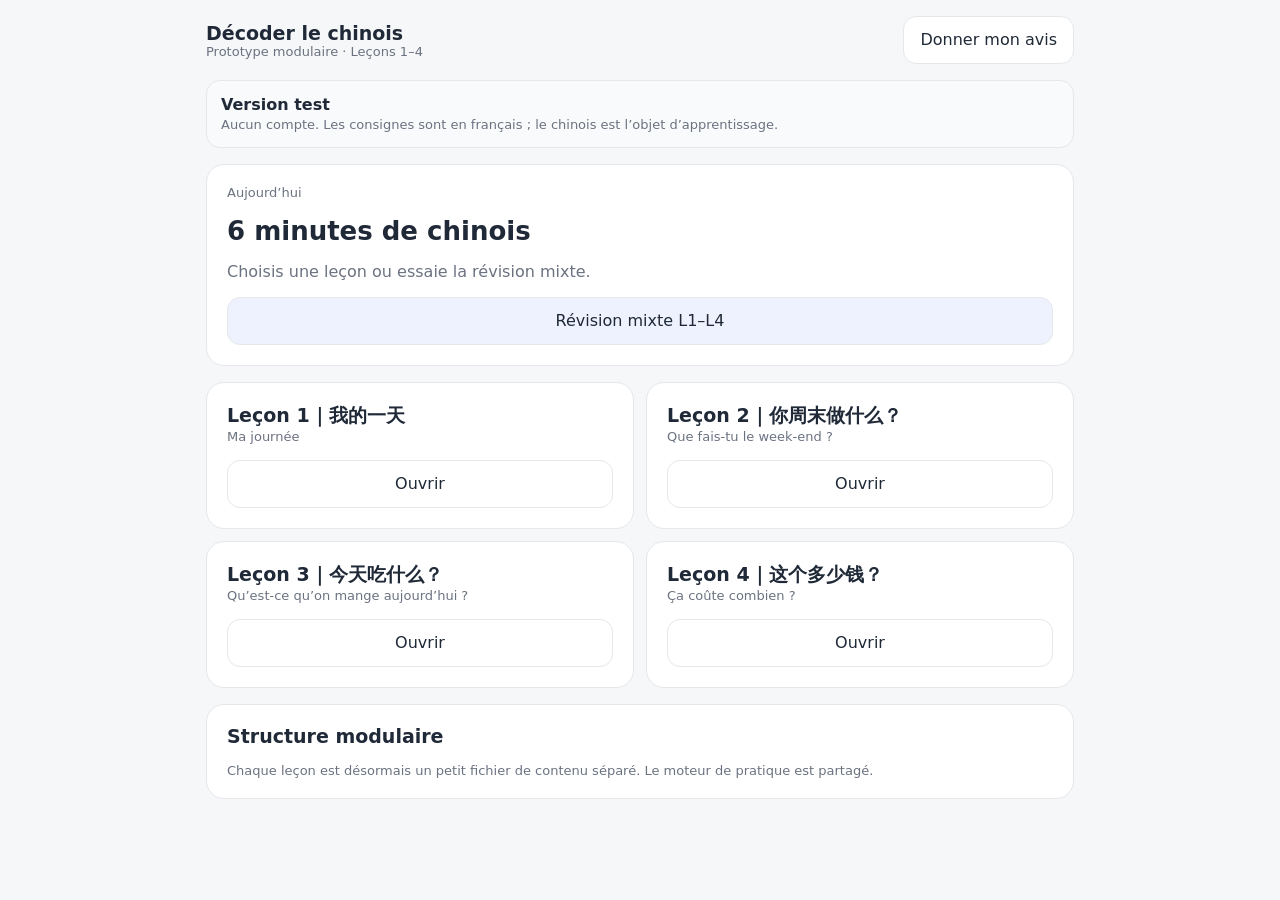
==== index.html @ 64797052 "Update home for Leçons 1–4" ====
<!doctype html><html lang="fr"><head><meta charset="utf-8"><meta name="viewport" content="width=device-width,initial-scale=1"><title>Décoder le chinois · Prototype modulaire</title><meta name="theme-color" content="#111827"><link rel="stylesheet" href="css/style.css"><link rel="manifest" href="manifest.webmanifest"><link rel="icon" href="icon.svg" type="image/svg+xml"></head><body><div class="wrap stack"><div class="between"><div><div class="h2">Décoder le chinois</div><div class="small">Prototype modulaire · Leçons 1–4</div></div><a class="btn" href="feedback.html">Donner mon avis</a></div><div class="notice"><b>Version test</b><br><span class="small">Aucun compte. Les consignes sont en français ; le chinois est l’objet d’apprentissage.</span></div><div class="card hero stack"><div class="small">Aujourd’hui</div><div class="title">6 minutes de chinois</div><div class="muted">Choisis une leçon ou essaie la révision mixte.</div><a class="btn soft" href="mixed.html">Révision mixte L1–L4</a></div><div id="lessonCards" class="grid2"></div><div class="card stack"><div class="h2">Structure modulaire</div><div class="small">Chaque leçon est désormais un petit fichier de contenu séparé. Le moteur de pratique est partagé.</div></div></div><script src="lessons/catalog.js"></script><script src="js/common.js"></script><script src="js/home.js"></script></body></html>
---- css/style.css ----
:root{--bg:#f6f7f8;--card:#fff;--text:#1f2937;--muted:#6b7280;--border:#e5e7eb;--accent:#111827;--soft:#eef2ff;--success:#ecfdf5}
*{box-sizing:border-box}body{margin:0;background:var(--bg);color:var(--text);font-family:system-ui,-apple-system,"Segoe UI","PingFang SC","Noto Sans CJK SC",sans-serif}
.wrap{max-width:900px;margin:auto;padding:16px}.stack{display:grid;gap:14px}.row,.between{display:flex;gap:10px;align-items:center;flex-wrap:wrap}.between{justify-content:space-between}
.card{background:#fff;border:1px solid var(--border);border-radius:16px;padding:18px}.hero{padding:22px}.notice{background:#f9fafb;border:1px solid var(--border);border-radius:12px;padding:12px}.success{background:var(--success);border:1px solid #bbf7d0;border-radius:12px;padding:12px}
.title{font-size:26px;font-weight:800}.h2{font-size:19px;font-weight:720}.small{font-size:13px;color:var(--muted)}.muted{color:var(--muted)}.bigcn{font-size:34px;font-weight:780}
.btn{border:1px solid var(--border);background:white;border-radius:12px;padding:11px 14px;min-height:44px;font:inherit;cursor:pointer;text-decoration:none;color:var(--text);display:inline-flex;align-items:center;justify-content:center}.btn.primary{background:var(--accent);color:white}.btn.soft{background:var(--soft)}.btn.link{border:none;background:transparent;padding:2px 0;min-height:0;text-decoration:underline;text-underline-offset:3px}
.grid2{display:grid;grid-template-columns:repeat(2,1fr);gap:12px}.grid3{display:grid;grid-template-columns:repeat(3,1fr);gap:10px}.hidden{display:none!important}.progress{height:8px;background:#e5e7eb;border-radius:99px;overflow:hidden}.progress>div{height:100%;background:var(--accent)}.chip,.choice{border:1px solid var(--border);background:#fff;border-radius:12px;padding:12px;cursor:pointer}.pill{display:inline-block;border-radius:999px;background:#f3f4f6;padding:4px 8px;font-size:12px}.center{text-align:center}.kpi{font-size:28px;font-weight:800}
audio{width:100%}textarea,select{width:100%;border:1px solid var(--border);border-radius:12px;padding:12px;font:inherit}
@media(max-width:680px){.grid2,.grid3{grid-template-columns:1fr}.title{font-size:23px}.wrap{padding:12px}}

.feedback{min-height:22px;font-size:14px}
.right{text-align:right}
@media(max-width:680px){.right{text-align:left}}
textarea{min-height:95px}

/* v4.2 — mobile-first typography & spacing */
:root{
  --radius-card:18px;
  --radius-control:13px;
  --space-1:6px;
  --space-2:10px;
  --space-3:14px;
  --space-4:18px;
  --space-5:24px;
}

/* More consistent vertical rhythm */
.stack{gap:16px}
.card{border-radius:var(--radius-card);padding:20px}
.notice,.success{border-radius:14px;padding:14px}
.btn,.chip,.choice{border-radius:var(--radius-control)}
.btn{min-height:48px;padding:12px 16px;font-size:16px;line-height:1.25}
.btn.link{min-height:40px;padding:8px 0}

/* Task hierarchy */
.task-kicker{font-size:14px;line-height:1.4;color:var(--muted);font-weight:600;letter-spacing:.01em}
.task-title{font-size:24px;line-height:1.25;font-weight:760;margin-top:3px}
.task-help{font-size:15px;line-height:1.5;color:var(--muted);margin-top:5px}

/* Choice buttons */
.choice{
  width:100%;
  min-height:58px;
  padding:13px 16px;
  font-size:17px;
  line-height:1.35;
}
.choice.choice-hanzi{
  min-height:60px;
  font-size:28px;
  line-height:1.15;
  font-weight:680;
  letter-spacing:.015em;
}
.choice.choice-meaning{
  min-height:54px;
  font-size:17px;
  line-height:1.38;
}

/* Result / pronunciation card */
.answer-reveal{
  display:grid;
  gap:0;
  padding:18px;
}
.answer-reveal .answer-hanzi{
  font-size:36px;
  line-height:1.15;
  font-weight:760;
}
.answer-reveal .answer-meaning{
  margin-top:6px;
  font-size:17px;
  line-height:1.45;
  color:var(--text);
}
.pronunciation-check{
  display:grid;
  gap:12px;
}
.pronunciation-check .instruction{
  font-size:15px;
  line-height:1.5;
  color:var(--muted);
}
.verify-btn{
  justify-self:start;
  min-width:148px;
}
.pinyin-section{
  display:grid;
  gap:8px;
  padding-top:4px;
  margin-top:2px;
  border-top:1px solid var(--border);
}
.pinyin-toggle{
  justify-self:start;
  margin-top:4px;
}
.pinyin-text{
  font-size:22px;
  line-height:1.4;
  font-weight:560;
  letter-spacing:.01em;
  color:var(--text);
  padding-bottom:2px;
  word-break:break-word;
}
.audio-note{font-size:13px;line-height:1.45;color:var(--muted)}

/* Chunk exercises remain readable without feeling oversized */
.chip{font-size:17px;line-height:1.35;padding:12px 14px;min-height:48px}
.pill{font-size:16px;line-height:1.3;padding:7px 10px}
.feedback{min-height:20px;font-size:15px;line-height:1.4}

@media(max-width:680px){
  body{font-size:16px;line-height:1.5}
  .wrap{padding:14px 14px calc(28px + env(safe-area-inset-bottom));max-width:520px}
  .stack{gap:15px}
  .card{padding:18px}
  .hero{padding:20px}
  .title{font-size:25px;line-height:1.18}
  .h2{font-size:20px;line-height:1.32}
  .small{font-size:14px;line-height:1.5}
  .task-title{font-size:23px;line-height:1.25}
  .task-help{font-size:15px;line-height:1.48}
  .bigcn{font-size:34px;line-height:1.2}
  .grid2,.grid3{grid-template-columns:1fr;gap:11px}
  .choice.choice-hanzi{font-size:27px;min-height:58px;padding:13px 16px}
  .choice.choice-meaning{font-size:17px;min-height:54px}
  .answer-reveal{padding:17px}
  .answer-reveal .answer-hanzi{font-size:34px}
  .answer-reveal .answer-meaning{font-size:16px}
  .pinyin-text{font-size:21px;line-height:1.42}
  .pronunciation-check{gap:13px}
  .verify-btn{width:100%;justify-self:stretch}
  .pinyin-section{padding-top:10px;margin-top:2px}
  .pinyin-toggle{min-height:42px;padding:8px 0}
  .row.controls-stack{display:grid;grid-template-columns:1fr;gap:12px}
}

@media(max-width:380px){
  .wrap{padding-left:12px;padding-right:12px}
  .card{padding:16px}
  .task-title{font-size:22px}
  .choice.choice-hanzi{font-size:26px}
}


/* v4.3 — oral recording & sharing */
.recording-main{width:100%}
.recording-help{line-height:1.5}
.recording-live{display:flex;align-items:center;gap:12px;padding:14px 0}
.recording-dot{width:12px;height:12px;border-radius:50%;background:#dc2626;box-shadow:0 0 0 5px rgba(220,38,38,.12)}
.recording-stop{width:100%}
.recording-review{gap:16px}
.recording-title{font-size:21px}
.recording-review audio{display:block;width:100%;min-height:48px}
.recording-actions{display:grid;grid-template-columns:1fr 1.35fr;gap:12px}
.recording-actions .btn{min-height:50px}
.recording-download{justify-self:start;padding-left:0;padding-right:0}
@media(max-width:520px){
 .recording-actions{grid-template-columns:1fr;gap:10px}
 .recording-actions .btn{width:100%}
 .recording-title{font-size:22px}
}
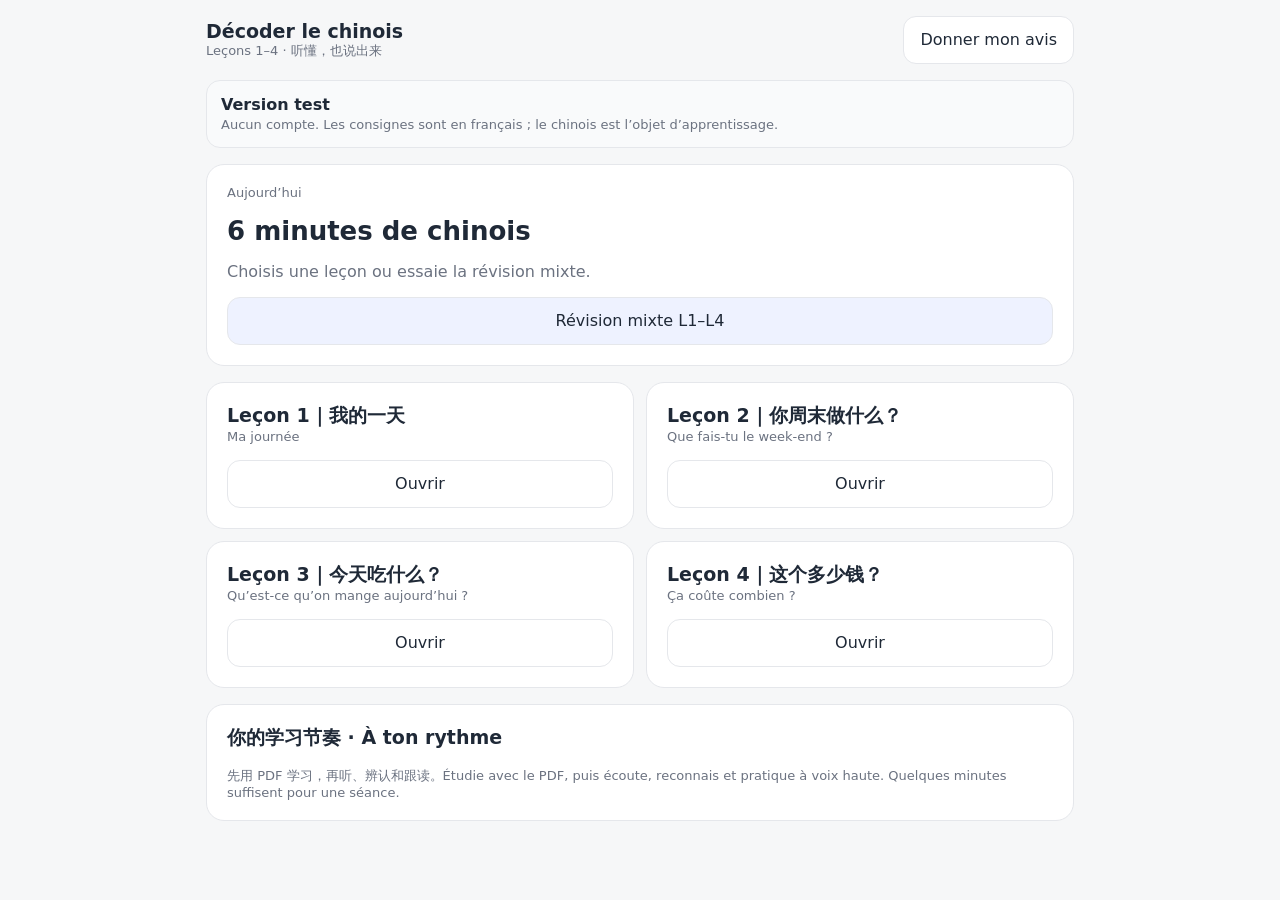
==== commit 39328ef6: "Add focused oral practice, factual feedback and resume entry" ====
--- a/index.html
+++ b/index.html
@@ -1 +1 @@
-<!doctype html><html lang="fr"><head><meta charset="utf-8"><meta name="viewport" content="width=device-width,initial-scale=1"><title>Décoder le chinois · Prototype modulaire</title><meta name="theme-color" content="#111827"><link rel="stylesheet" href="css/style.css"><link rel="manifest" href="manifest.webmanifest"><link rel="icon" href="icon.svg" type="image/svg+xml"></head><body><div class="wrap stack"><div class="between"><div><div class="h2">Décoder le chinois</div><div class="small">Prototype modulaire · Leçons 1–4</div></div><a class="btn" href="feedback.html">Donner mon avis</a></div><div class="notice"><b>Version test</b><br><span class="small">Aucun compte. Les consignes sont en français ; le chinois est l’objet d’apprentissage.</span></div><div class="card hero stack"><div class="small">Aujourd’hui</div><div class="title">6 minutes de chinois</div><div class="muted">Choisis une leçon ou essaie la révision mixte.</div><a class="btn soft" href="mixed.html">Révision mixte L1–L4</a></div><div id="lessonCards" class="grid2"></div><div class="card stack"><div class="h2">Structure modulaire</div><div class="small">Chaque leçon est désormais un petit fichier de contenu séparé. Le moteur de pratique est partagé.</div></div></div><script src="lessons/catalog.js"></script><script src="js/common.js"></script><script src="js/home.js"></script></body></html>+<!doctype html><html lang="fr"><head><meta charset="utf-8"><meta name="viewport" content="width=device-width,initial-scale=1"><title>Décoder le chinois · Prototype modulaire</title><meta name="theme-color" content="#111827"><link rel="stylesheet" href="css/style.css?v=focus2"><link rel="manifest" href="manifest.webmanifest"><link rel="icon" href="icon.svg" type="image/svg+xml"></head><body><div class="wrap stack"><div class="between"><div><div class="h2">Décoder le chinois</div><div class="small">Leçons 1–4 · 听懂，也说出来</div></div><a class="btn" href="feedback.html">Donner mon avis</a></div><div class="notice"><b>Version test</b><br><span class="small">Aucun compte. Les consignes sont en français ; le chinois est l’objet d’apprentissage.</span></div><div class="card hero stack"><div class="small">Aujourd’hui</div><div class="title">6 minutes de chinois</div><div class="muted">Choisis une leçon ou essaie la révision mixte.</div><a class="btn soft" href="mixed.html">Révision mixte L1–L4</a></div><div id="continuePractice" class="hidden card stack"></div><div id="lessonCards" class="grid2"></div><div class="card stack"><div class="h2">你的学习节奏 · À ton rythme</div><div class="small">先用 PDF 学习，再听、辨认和跟读。Étudie avec le PDF, puis écoute, reconnais et pratique à voix haute. Quelques minutes suffisent pour une séance.</div></div></div><script src="lessons/catalog.js?v=20261002-supplement1"></script><script src="js/common.js"></script><script src="js/home.js?v=focus2"></script></body></html>
--- a/css/style.css
+++ b/css/style.css
@@ -1,5 +1,7 @@
 
 :root{--bg:#f6f7f8;--card:#fff;--text:#1f2937;--muted:#6b7280;--border:#e5e7eb;--accent:#111827;--soft:#eef2ff;--success:#ecfdf5}
+button:disabled{opacity:.5;cursor:default}button:focus-visible,a:focus-visible,summary:focus-visible{outline:3px solid #6366f1;outline-offset:3px}
+.focus-card{max-width:640px;margin:auto}.focus-text{text-align:center;line-height:1.5;padding:22px 0;overflow-wrap:anywhere}.focus-hint{color:var(--muted);font-size:15px}.focus-hint summary{cursor:pointer;min-height:44px;padding:10px 0}.focus-navigation{display:grid;grid-template-columns:1fr 1.4fr}.focus-item .row{display:grid;grid-template-columns:1fr 1fr}.focus-item .student-status{min-height:42px}
 *{box-sizing:border-box}body{margin:0;background:var(--bg);color:var(--text);font-family:system-ui,-apple-system,"Segoe UI","PingFang SC","Noto Sans CJK SC",sans-serif}
 .wrap{max-width:900px;margin:auto;padding:16px}.stack{display:grid;gap:14px}.row,.between{display:flex;gap:10px;align-items:center;flex-wrap:wrap}.between{justify-content:space-between}
 .card{background:#fff;border:1px solid var(--border);border-radius:16px;padding:18px}.hero{padding:22px}.notice{background:#f9fafb;border:1px solid var(--border);border-radius:12px;padding:12px}.success{background:var(--success);border:1px solid #bbf7d0;border-radius:12px;padding:12px}
@@ -167,3 +169,9 @@
  .recording-actions .btn{width:100%}
  .recording-title{font-size:22px}
 }
+/* Focus practice: keep navigation and long bilingual labels within mobile width. */
+.focus-navigation{display:grid;grid-template-columns:1fr 1.4fr}
+.focus-navigation .btn{width:100%;min-width:0;overflow-wrap:anywhere}
+.focus-item .row{display:grid;grid-template-columns:1fr 1fr}
+.between .right{flex:1;min-width:0;overflow-wrap:anywhere}
+.focus-card{width:100%;min-width:0}
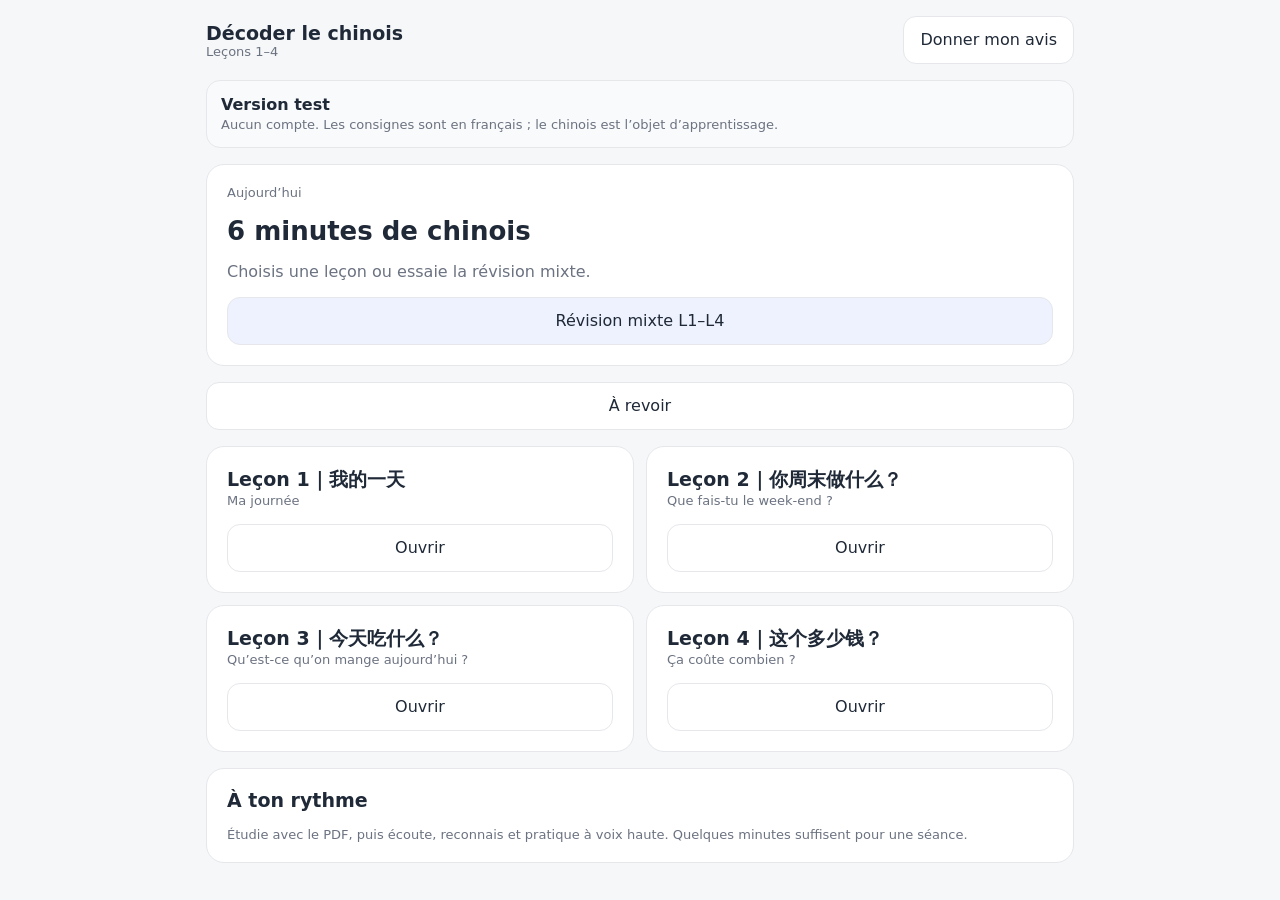
==== commit 409dc4d6: "Improve mobile pinyin layout, French interface and saved error review" ====
--- a/index.html
+++ b/index.html
@@ -1 +1 @@
-<!doctype html><html lang="fr"><head><meta charset="utf-8"><meta name="viewport" content="width=device-width,initial-scale=1"><title>Décoder le chinois · Prototype modulaire</title><meta name="theme-color" content="#111827"><link rel="stylesheet" href="css/style.css?v=focus2"><link rel="manifest" href="manifest.webmanifest"><link rel="icon" href="icon.svg" type="image/svg+xml"></head><body><div class="wrap stack"><div class="between"><div><div class="h2">Décoder le chinois</div><div class="small">Leçons 1–4 · 听懂，也说出来</div></div><a class="btn" href="feedback.html">Donner mon avis</a></div><div class="notice"><b>Version test</b><br><span class="small">Aucun compte. Les consignes sont en français ; le chinois est l’objet d’apprentissage.</span></div><div class="card hero stack"><div class="small">Aujourd’hui</div><div class="title">6 minutes de chinois</div><div class="muted">Choisis une leçon ou essaie la révision mixte.</div><a class="btn soft" href="mixed.html">Révision mixte L1–L4</a></div><div id="continuePractice" class="hidden card stack"></div><div id="lessonCards" class="grid2"></div><div class="card stack"><div class="h2">你的学习节奏 · À ton rythme</div><div class="small">先用 PDF 学习，再听、辨认和跟读。Étudie avec le PDF, puis écoute, reconnais et pratique à voix haute. Quelques minutes suffisent pour une séance.</div></div></div><script src="lessons/catalog.js?v=20261002-supplement1"></script><script src="js/common.js"></script><script src="js/home.js?v=focus2"></script></body></html>+<!doctype html><html lang="fr"><head><meta charset="utf-8"><meta name="viewport" content="width=device-width,initial-scale=1"><title>Décoder le chinois · Prototype modulaire</title><meta name="theme-color" content="#111827"><link rel="stylesheet" href="css/style.css?v=ui-fr1"><link rel="manifest" href="manifest.webmanifest"><link rel="icon" href="icon.svg" type="image/svg+xml"></head><body><div class="wrap stack"><div class="between"><div><div class="h2">Décoder le chinois</div><div class="small">Leçons 1–4</div></div><a class="btn" href="feedback.html">Donner mon avis</a></div><div class="notice"><b>Version test</b><br><span class="small">Aucun compte. Les consignes sont en français ; le chinois est l’objet d’apprentissage.</span></div><div class="card hero stack"><div class="small">Aujourd’hui</div><div class="title">6 minutes de chinois</div><div class="muted">Choisis une leçon ou essaie la révision mixte.</div><a class="btn soft" href="mixed.html">Révision mixte L1–L4</a></div><div id="continuePractice" class="hidden card stack"></div><a class="btn" href="review.html">À revoir</a><div id="lessonCards" class="grid2"></div><div class="card stack"><div class="h2">À ton rythme</div><div class="small">Étudie avec le PDF, puis écoute, reconnais et pratique à voix haute. Quelques minutes suffisent pour une séance.</div></div></div><script src="lessons/catalog.js?v=20261002-supplement1"></script><script src="js/common.js"></script><script src="js/home.js?v=ui-fr1"></script></body></html>
--- a/css/style.css
+++ b/css/style.css
@@ -175,3 +175,27 @@
 .focus-item .row{display:grid;grid-template-columns:1fr 1fr}
 .between .right{flex:1;min-width:0;overflow-wrap:anywhere}
 .focus-card{width:100%;min-width:0}
+/* Keep pronunciation review compact without reducing touch targets or text size. */
+.answer-feedback{display:flex;gap:8px;align-items:center;justify-content:space-between;flex-wrap:wrap}
+.task-answered .answer-options{display:none}
+.task-answered.show-answer-options .answer-options{display:grid}
+.choices-toggle{font-size:14px}
+.focus-privacy summary{cursor:pointer;min-height:44px;display:flex;align-items:center}
+@media(max-width:680px){
+ .task-answered{gap:10px;padding:14px}
+ .task-answered .task-help{display:none}
+ .task-answered .answer-reveal{padding:14px}
+ .task-answered .answer-feedback{min-height:44px}
+ .focus-card{padding:14px;gap:10px}
+ .focus-card .stack{gap:10px}
+ .focus-text{padding:6px 0;line-height:1.3}
+ .focus-card .student-status:empty{display:none}
+ .focus-card>.between{flex-wrap:nowrap;align-items:flex-start}
+ .focus-card>.between>div{flex:1;min-width:0}
+ .focus-card #focusExit{flex-shrink:0}
+ .focus-hint summary{padding:6px 0}
+ .task-answered .task-kicker{display:none}
+ .task-answered .pronunciation-check{gap:8px}
+ .task-answered .pronunciation-check .instruction{display:none}
+ .task-answered .pinyin-section{padding-top:6px;margin-top:0;gap:6px}
+}
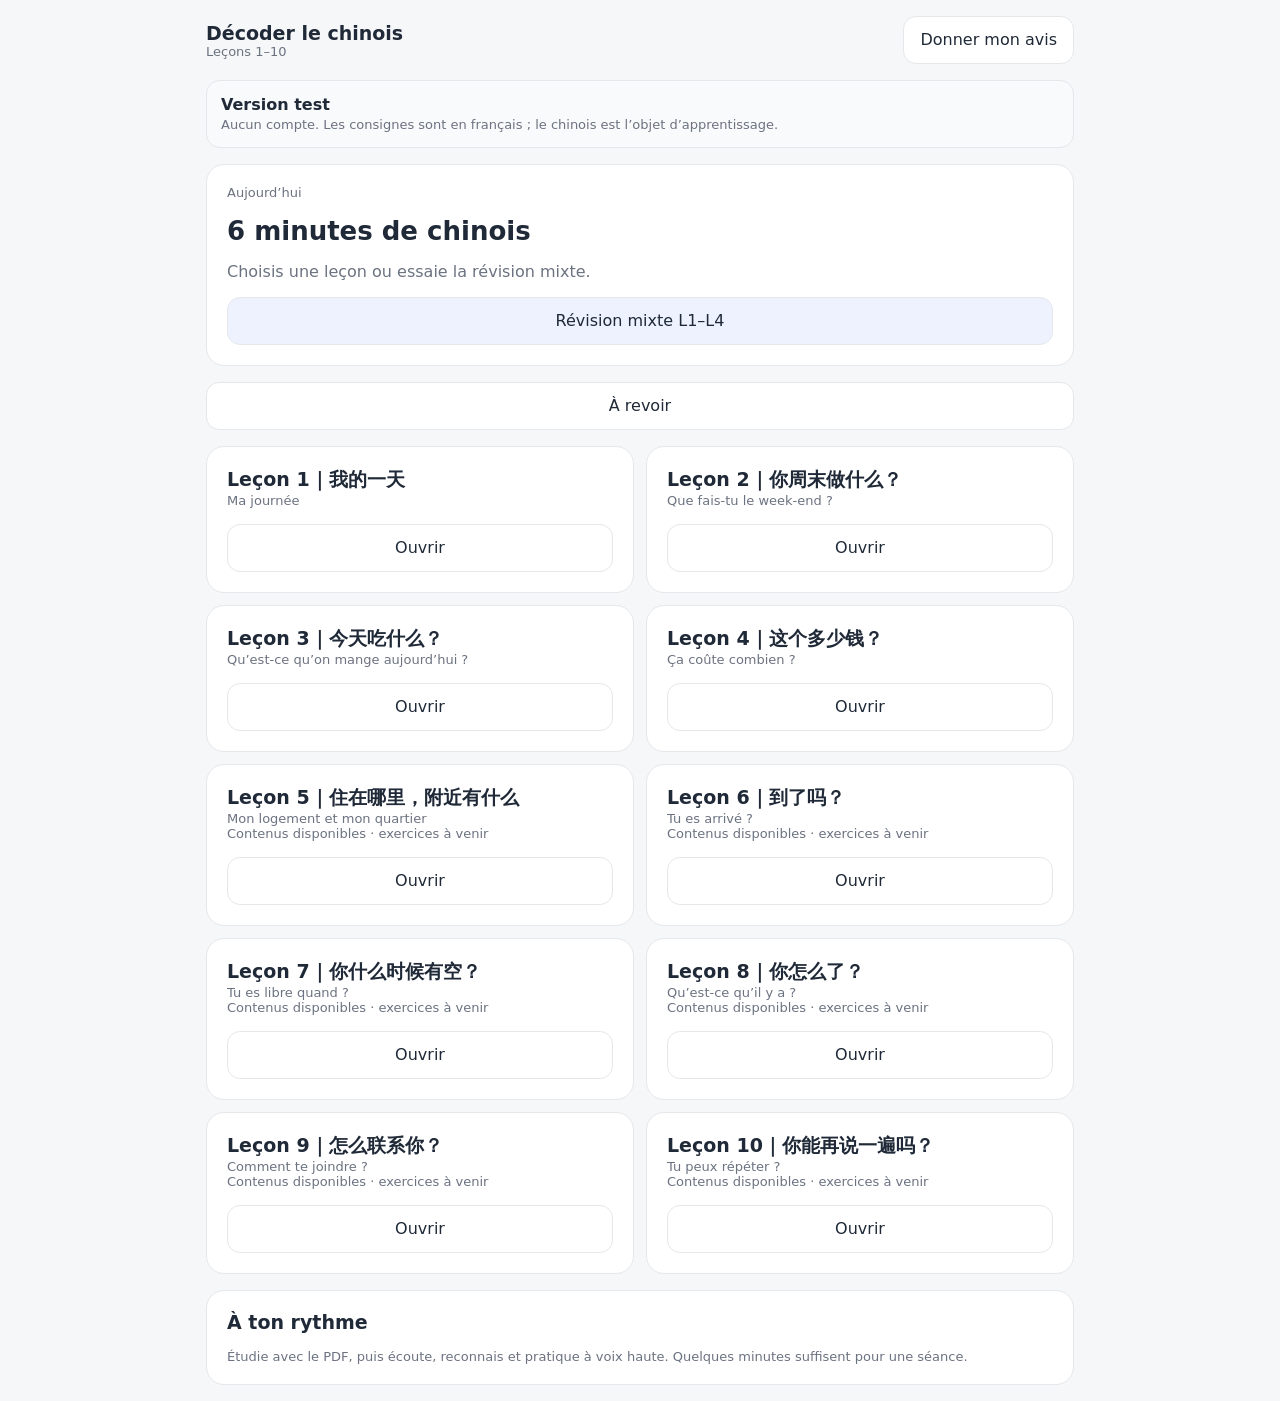
==== commit 5c85dacb: "Open lessons 5–10 content while teacher recordings are pending" ====
--- a/index.html
+++ b/index.html
@@ -1 +1 @@
-<!doctype html><html lang="fr"><head><meta charset="utf-8"><meta name="viewport" content="width=device-width,initial-scale=1"><title>Décoder le chinois · Prototype modulaire</title><meta name="theme-color" content="#111827"><link rel="stylesheet" href="css/style.css?v=ui-fr1"><link rel="manifest" href="manifest.webmanifest"><link rel="icon" href="icon.svg" type="image/svg+xml"></head><body><div class="wrap stack"><div class="between"><div><div class="h2">Décoder le chinois</div><div class="small">Leçons 1–4</div></div><a class="btn" href="feedback.html">Donner mon avis</a></div><div class="notice"><b>Version test</b><br><span class="small">Aucun compte. Les consignes sont en français ; le chinois est l’objet d’apprentissage.</span></div><div class="card hero stack"><div class="small">Aujourd’hui</div><div class="title">6 minutes de chinois</div><div class="muted">Choisis une leçon ou essaie la révision mixte.</div><a class="btn soft" href="mixed.html">Révision mixte L1–L4</a></div><div id="continuePractice" class="hidden card stack"></div><a class="btn" href="review.html">À revoir</a><div id="lessonCards" class="grid2"></div><div class="card stack"><div class="h2">À ton rythme</div><div class="small">Étudie avec le PDF, puis écoute, reconnais et pratique à voix haute. Quelques minutes suffisent pour une séance.</div></div></div><script src="lessons/catalog.js?v=20261002-supplement1"></script><script src="js/common.js"></script><script src="js/home.js?v=ui-fr1"></script></body></html>+<!doctype html><html lang="fr"><head><meta charset="utf-8"><meta name="viewport" content="width=device-width,initial-scale=1"><title>Décoder le chinois · Prototype modulaire</title><meta name="theme-color" content="#111827"><link rel="stylesheet" href="css/style.css?v=ui-fr1"><link rel="manifest" href="manifest.webmanifest"><link rel="icon" href="icon.svg" type="image/svg+xml"></head><body><div class="wrap stack"><div class="between"><div><div class="h2">Décoder le chinois</div><div class="small">Leçons 1–10</div></div><a class="btn" href="feedback.html">Donner mon avis</a></div><div class="notice"><b>Version test</b><br><span class="small">Aucun compte. Les consignes sont en français ; le chinois est l’objet d’apprentissage.</span></div><div class="card hero stack"><div class="small">Aujourd’hui</div><div class="title">6 minutes de chinois</div><div class="muted">Choisis une leçon ou essaie la révision mixte.</div><a class="btn soft" href="mixed.html">Révision mixte L1–L4</a></div><div id="continuePractice" class="hidden card stack"></div><a class="btn" href="review.html">À revoir</a><div id="lessonCards" class="grid2"></div><div class="card stack"><div class="h2">À ton rythme</div><div class="small">Étudie avec le PDF, puis écoute, reconnais et pratique à voix haute. Quelques minutes suffisent pour une séance.</div></div></div><script src="lessons/catalog.js?v=staged-20261016"></script><script src="js/common.js?v=staged-20261016"></script><script src="js/home.js?v=staged-20261016"></script></body></html>
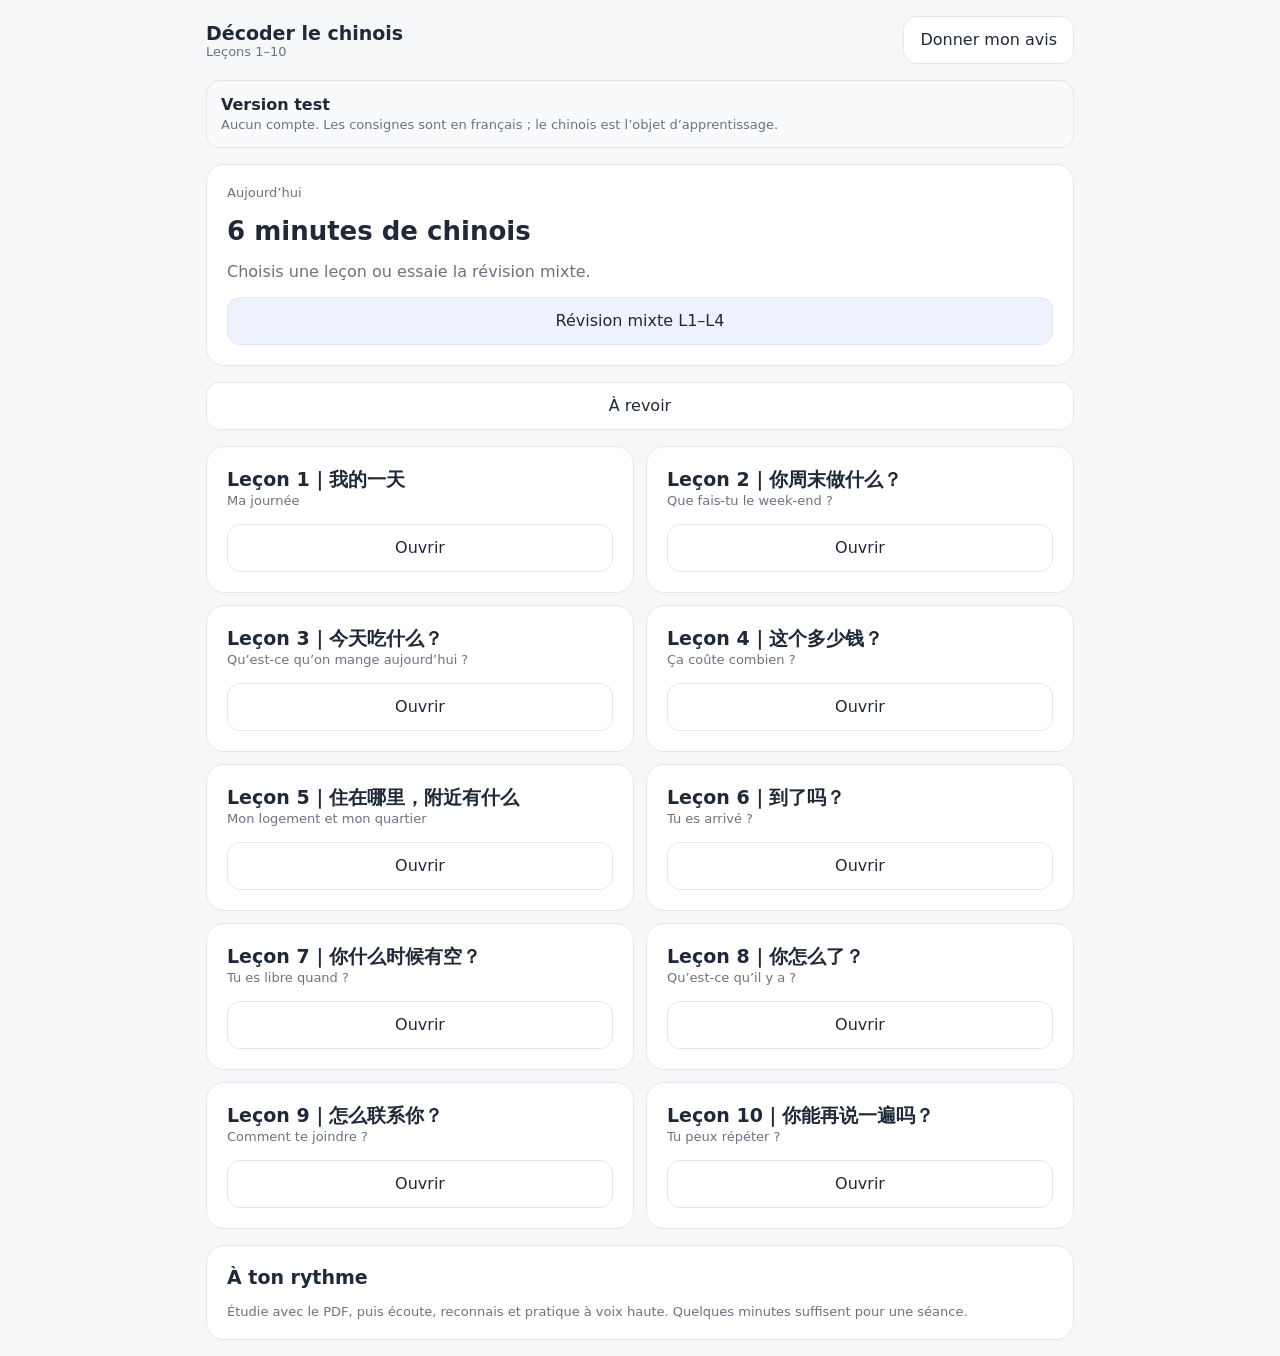
==== commit 9015255b: "Enable approved lesson 5–10 exercises and review history" ====
--- a/index.html
+++ b/index.html
@@ -1 +1 @@
-<!doctype html><html lang="fr"><head><meta charset="utf-8"><meta name="viewport" content="width=device-width,initial-scale=1"><title>Décoder le chinois · Prototype modulaire</title><meta name="theme-color" content="#111827"><link rel="stylesheet" href="css/style.css?v=ui-fr1"><link rel="manifest" href="manifest.webmanifest"><link rel="icon" href="icon.svg" type="image/svg+xml"></head><body><div class="wrap stack"><div class="between"><div><div class="h2">Décoder le chinois</div><div class="small">Leçons 1–10</div></div><a class="btn" href="feedback.html">Donner mon avis</a></div><div class="notice"><b>Version test</b><br><span class="small">Aucun compte. Les consignes sont en français ; le chinois est l’objet d’apprentissage.</span></div><div class="card hero stack"><div class="small">Aujourd’hui</div><div class="title">6 minutes de chinois</div><div class="muted">Choisis une leçon ou essaie la révision mixte.</div><a class="btn soft" href="mixed.html">Révision mixte L1–L4</a></div><div id="continuePractice" class="hidden card stack"></div><a class="btn" href="review.html">À revoir</a><div id="lessonCards" class="grid2"></div><div class="card stack"><div class="h2">À ton rythme</div><div class="small">Étudie avec le PDF, puis écoute, reconnais et pratique à voix haute. Quelques minutes suffisent pour une séance.</div></div></div><script src="lessons/catalog.js?v=staged-20261016"></script><script src="js/common.js?v=staged-20261016"></script><script src="js/home.js?v=staged-20261016"></script></body></html>+<!doctype html><html lang="fr"><head><meta charset="utf-8"><meta name="viewport" content="width=device-width,initial-scale=1"><title>Décoder le chinois · Prototype modulaire</title><meta name="theme-color" content="#111827"><link rel="stylesheet" href="css/style.css?v=ui-fr1"><link rel="manifest" href="manifest.webmanifest"><link rel="icon" href="icon.svg" type="image/svg+xml"></head><body><div class="wrap stack"><div class="between"><div><div class="h2">Décoder le chinois</div><div class="small">Leçons 1–10</div></div><a class="btn" href="feedback.html">Donner mon avis</a></div><div class="notice"><b>Version test</b><br><span class="small">Aucun compte. Les consignes sont en français ; le chinois est l’objet d’apprentissage.</span></div><div class="card hero stack"><div class="small">Aujourd’hui</div><div class="title">6 minutes de chinois</div><div class="muted">Choisis une leçon ou essaie la révision mixte.</div><a class="btn soft" href="mixed.html">Révision mixte L1–L4</a></div><div id="continuePractice" class="hidden card stack"></div><a class="btn" href="review.html">À revoir</a><div id="lessonCards" class="grid2"></div><div class="card stack"><div class="h2">À ton rythme</div><div class="small">Étudie avec le PDF, puis écoute, reconnais et pratique à voix haute. Quelques minutes suffisent pour une séance.</div></div></div><script src="lessons/catalog.js?v=practice-20261019"></script><script src="js/common.js?v=practice-20261019"></script><script src="js/home.js?v=staged-20261016"></script></body></html>
